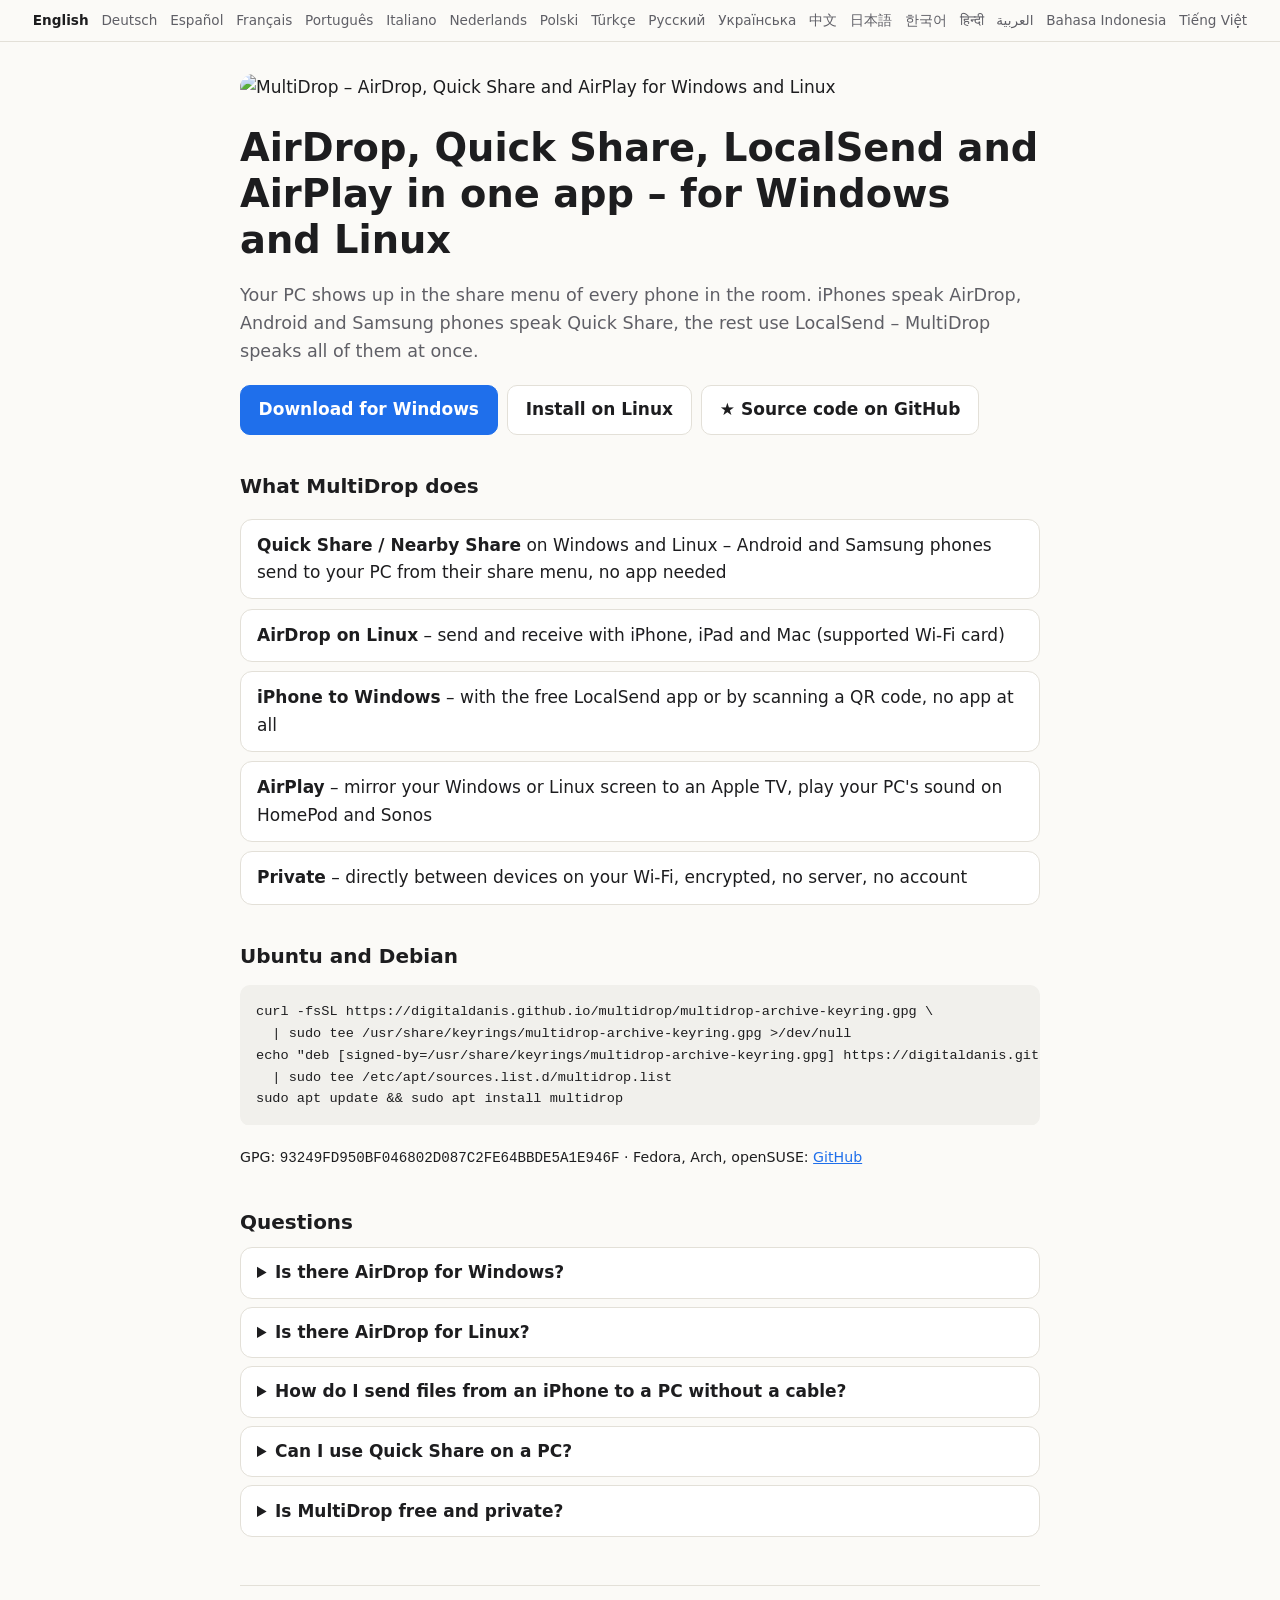
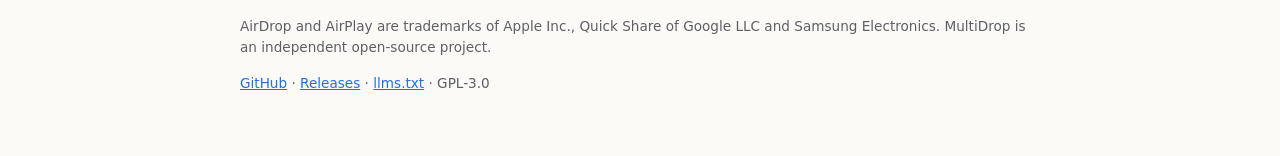
==== index.html @ ebd74b68 "Website: 8553aa3" ====
<!doctype html>
<html lang="en" dir="ltr">
<head>
<meta charset="utf-8">
<meta name="viewport" content="width=device-width, initial-scale=1">
<title>MultiDrop – AirDrop, Quick Share and AirPlay for Windows and Linux</title>
<meta name="description" content="Free, open-source app with AirDrop, Quick Share, LocalSend and AirPlay for Windows and Linux. Send files between your PC and iPhone, Android or Samsung – no cable, no cloud, no account.">
<link rel="canonical" href="https://digitaldanis.github.io/multidrop/">
<link rel="alternate" hreflang="en" href="https://digitaldanis.github.io/multidrop/">
<link rel="alternate" hreflang="de" href="https://digitaldanis.github.io/multidrop/de/">
<link rel="alternate" hreflang="es" href="https://digitaldanis.github.io/multidrop/es/">
<link rel="alternate" hreflang="fr" href="https://digitaldanis.github.io/multidrop/fr/">
<link rel="alternate" hreflang="pt" href="https://digitaldanis.github.io/multidrop/pt/">
<link rel="alternate" hreflang="it" href="https://digitaldanis.github.io/multidrop/it/">
<link rel="alternate" hreflang="nl" href="https://digitaldanis.github.io/multidrop/nl/">
<link rel="alternate" hreflang="pl" href="https://digitaldanis.github.io/multidrop/pl/">
<link rel="alternate" hreflang="tr" href="https://digitaldanis.github.io/multidrop/tr/">
<link rel="alternate" hreflang="ru" href="https://digitaldanis.github.io/multidrop/ru/">
<link rel="alternate" hreflang="uk" href="https://digitaldanis.github.io/multidrop/uk/">
<link rel="alternate" hreflang="zh" href="https://digitaldanis.github.io/multidrop/zh/">
<link rel="alternate" hreflang="ja" href="https://digitaldanis.github.io/multidrop/ja/">
<link rel="alternate" hreflang="ko" href="https://digitaldanis.github.io/multidrop/ko/">
<link rel="alternate" hreflang="hi" href="https://digitaldanis.github.io/multidrop/hi/">
<link rel="alternate" hreflang="ar" href="https://digitaldanis.github.io/multidrop/ar/">
<link rel="alternate" hreflang="id" href="https://digitaldanis.github.io/multidrop/id/">
<link rel="alternate" hreflang="vi" href="https://digitaldanis.github.io/multidrop/vi/">
<link rel="alternate" hreflang="x-default" href="https://digitaldanis.github.io/multidrop/">
<meta property="og:type" content="website">
<meta property="og:site_name" content="MultiDrop">
<meta property="og:title" content="MultiDrop – AirDrop, Quick Share and AirPlay for Windows and Linux">
<meta property="og:description" content="Free, open-source app with AirDrop, Quick Share, LocalSend and AirPlay for Windows and Linux. Send files between your PC and iPhone, Android or Samsung – no cable, no cloud, no account.">
<meta property="og:url" content="https://digitaldanis.github.io/multidrop/">
<meta property="og:image" content="https://raw.githubusercontent.com/digitaldanis/multidrop/main/docs/banner.png">
<meta property="og:locale" content="en">
<meta name="twitter:card" content="summary_large_image">
<meta name="twitter:title" content="MultiDrop – AirDrop, Quick Share and AirPlay for Windows and Linux">
<meta name="twitter:description" content="Free, open-source app with AirDrop, Quick Share, LocalSend and AirPlay for Windows and Linux. Send files between your PC and iPhone, Android or Samsung – no cable, no cloud, no account.">
<meta name="twitter:image" content="https://raw.githubusercontent.com/digitaldanis/multidrop/main/docs/banner.png">
<meta name="theme-color" content="#1f6feb">
<link rel="icon" href="https://raw.githubusercontent.com/digitaldanis/multidrop/main/data/icons/multidrop.svg" type="image/svg+xml">
<script type="application/ld+json">{"@context": "https://schema.org", "@type": "SoftwareApplication", "name": "MultiDrop", "alternateName": ["MultiDrop for Windows", "MultiDrop for Linux"], "applicationCategory": "UtilitiesApplication", "applicationSubCategory": "File transfer", "operatingSystem": "Windows 10, Windows 11, Linux", "description": "Free, open-source app with AirDrop, Quick Share, LocalSend and AirPlay for Windows and Linux. Send files between your PC and iPhone, Android or Samsung – no cable, no cloud, no account.", "inLanguage": "en", "url": "https://digitaldanis.github.io/multidrop/", "downloadUrl": "https://github.com/digitaldanis/multidrop/releases/latest", "codeRepository": "https://github.com/digitaldanis/multidrop", "image": "https://raw.githubusercontent.com/digitaldanis/multidrop/main/docs/banner.png", "license": "https://www.gnu.org/licenses/gpl-3.0.html", "isAccessibleForFree": true, "featureList": ["Quick Share / Nearby Share on Windows and Linux – Android and Samsung phones send to your PC from their share menu, no app needed", "AirDrop on Linux – send and receive with iPhone, iPad and Mac (supported Wi-Fi card)", "iPhone to Windows – with the free LocalSend app or by scanning a QR code, no app at all", "AirPlay – mirror your Windows or Linux screen to an Apple TV, play your PC's sound on HomePod and Sonos", "Private – directly between devices on your Wi-Fi, encrypted, no server, no account"], "offers": {"@type": "Offer", "price": "0", "priceCurrency": "USD"}}</script>
<script type="application/ld+json">{"@context": "https://schema.org", "@type": "FAQPage", "inLanguage": "en", "mainEntity": [{"@type": "Question", "name": "Is there AirDrop for Windows?", "acceptedAnswer": {"@type": "Answer", "text": "Apple's AirDrop radio (AWDL) does not run on Windows Wi-Fi drivers. MultiDrop covers the rest on Windows: iPhones send with LocalSend or a QR code in the browser, Android and Samsung use Quick Share, and you get AirPlay screen mirroring."}}, {"@type": "Question", "name": "Is there AirDrop for Linux?", "acceptedAnswer": {"@type": "Answer", "text": "Yes. MultiDrop sends to and receives from iPhones, iPads and Macs with AirDrop on Linux when the Wi-Fi card supports it (for example MediaTek MT7925)."}}, {"@type": "Question", "name": "How do I send files from an iPhone to a PC without a cable?", "acceptedAnswer": {"@type": "Answer", "text": "Start MultiDrop on the PC, then send from the free LocalSend app on the iPhone or scan the browser download QR code with the camera."}}, {"@type": "Question", "name": "Can I use Quick Share on a PC?", "acceptedAnswer": {"@type": "Answer", "text": "Yes. MultiDrop appears in the Quick Share menu of Android and Samsung phones on Windows and Linux, without a Google account."}}, {"@type": "Question", "name": "Is MultiDrop free and private?", "acceptedAnswer": {"@type": "Answer", "text": "Yes. It is open source (GPL-3.0), has no server and no account, and files go directly between your devices."}}]}</script>
<style>
:root{--bg:#fbfaf7;--fg:#1d1d1f;--muted:#5f5f66;--card:#fff;--line:#e3e0d8;--accent:#1f6feb;--accent-fg:#fff;--code:#f1f0ec}
@media (prefers-color-scheme:dark){:root{--bg:#121214;--fg:#ececee;--muted:#a0a0a8;--card:#1c1c20;--line:#2e2e34;--accent:#5a9cff;--accent-fg:#0b1220;--code:#1a1a1e}}
*{box-sizing:border-box}
body{margin:0;background:var(--bg);color:var(--fg);font:17px/1.6 system-ui,-apple-system,"Segoe UI",Roboto,sans-serif}
main{max-width:52rem;margin:0 auto;padding:1.5rem 1rem 3rem}
nav.langs{display:flex;flex-wrap:wrap;gap:.35rem .8rem;font-size:.85rem;padding:.6rem 1rem;border-bottom:1px solid var(--line);justify-content:center}
nav.langs a{color:var(--muted);text-decoration:none}nav.langs a[aria-current]{color:var(--fg);font-weight:600}
img.banner{width:100%;height:auto;border-radius:14px;margin:.5rem 0 1rem}
h1{font-size:clamp(1.6rem,4.5vw,2.4rem);line-height:1.2;margin:.5rem 0}
h2{font-size:1.25rem;margin:2.2rem 0 .6rem}
.lead{font-size:1.1rem;color:var(--muted)}
.cta{display:flex;flex-wrap:wrap;gap:.6rem;margin:1.2rem 0}
.cta a{padding:.65rem 1.1rem;border-radius:10px;border:1px solid var(--line);background:var(--card);color:var(--fg);text-decoration:none;font-weight:600}
.cta a.primary{background:var(--accent);border-color:var(--accent);color:var(--accent-fg)}
ul.features{padding:0;list-style:none;display:grid;gap:.6rem}
ul.features li{background:var(--card);border:1px solid var(--line);border-radius:12px;padding:.75rem 1rem}
pre{background:var(--code);padding:1rem;border-radius:10px;overflow-x:auto;font-size:.85rem}
details{background:var(--card);border:1px solid var(--line);border-radius:12px;padding:.7rem 1rem;margin:.5rem 0}
summary{cursor:pointer;font-weight:600}
footer{color:var(--muted);font-size:.85rem;margin-top:3rem;border-top:1px solid var(--line);padding-top:1rem}
a{color:var(--accent)}
</style>
</head>
<body>
<nav class="langs" aria-label="Languages"><a href="https://digitaldanis.github.io/multidrop/" hreflang="en" lang="en" aria-current="page">English</a> <a href="https://digitaldanis.github.io/multidrop/de/" hreflang="de" lang="de">Deutsch</a> <a href="https://digitaldanis.github.io/multidrop/es/" hreflang="es" lang="es">Español</a> <a href="https://digitaldanis.github.io/multidrop/fr/" hreflang="fr" lang="fr">Français</a> <a href="https://digitaldanis.github.io/multidrop/pt/" hreflang="pt" lang="pt">Português</a> <a href="https://digitaldanis.github.io/multidrop/it/" hreflang="it" lang="it">Italiano</a> <a href="https://digitaldanis.github.io/multidrop/nl/" hreflang="nl" lang="nl">Nederlands</a> <a href="https://digitaldanis.github.io/multidrop/pl/" hreflang="pl" lang="pl">Polski</a> <a href="https://digitaldanis.github.io/multidrop/tr/" hreflang="tr" lang="tr">Türkçe</a> <a href="https://digitaldanis.github.io/multidrop/ru/" hreflang="ru" lang="ru">Русский</a> <a href="https://digitaldanis.github.io/multidrop/uk/" hreflang="uk" lang="uk">Українська</a> <a href="https://digitaldanis.github.io/multidrop/zh/" hreflang="zh" lang="zh">中文</a> <a href="https://digitaldanis.github.io/multidrop/ja/" hreflang="ja" lang="ja">日本語</a> <a href="https://digitaldanis.github.io/multidrop/ko/" hreflang="ko" lang="ko">한국어</a> <a href="https://digitaldanis.github.io/multidrop/hi/" hreflang="hi" lang="hi">हिन्दी</a> <a href="https://digitaldanis.github.io/multidrop/ar/" hreflang="ar" lang="ar">العربية</a> <a href="https://digitaldanis.github.io/multidrop/id/" hreflang="id" lang="id">Bahasa Indonesia</a> <a href="https://digitaldanis.github.io/multidrop/vi/" hreflang="vi" lang="vi">Tiếng Việt</a></nav>
<main>
<img class="banner" src="https://raw.githubusercontent.com/digitaldanis/multidrop/main/docs/banner.png" alt="MultiDrop – AirDrop, Quick Share and AirPlay for Windows and Linux" width="1280" height="640">
<h1>AirDrop, Quick Share, LocalSend and AirPlay in one app – for Windows and Linux</h1>
<p class="lead">Your PC shows up in the share menu of every phone in the room. iPhones speak AirDrop, Android and Samsung phones speak Quick Share, the rest use LocalSend – MultiDrop speaks all of them at once.</p>
<div class="cta">
<a class="primary" href="https://github.com/digitaldanis/multidrop/releases/latest">Download for Windows</a>
<a href="#linux">Install on Linux</a>
<a href="https://github.com/digitaldanis/multidrop">★ Source code on GitHub</a>
</div>
<h2>What MultiDrop does</h2>
<ul class="features">
<li><strong>Quick Share / Nearby Share</strong> on Windows and Linux – Android and Samsung phones send to your PC from their share menu, no app needed</li>
<li><strong>AirDrop on Linux</strong> – send and receive with iPhone, iPad and Mac (supported Wi-Fi card)</li>
<li><strong>iPhone to Windows</strong> – with the free LocalSend app or by scanning a QR code, no app at all</li>
<li><strong>AirPlay</strong> – mirror your Windows or Linux screen to an Apple TV, play your PC&#x27;s sound on HomePod and Sonos</li>
<li><strong>Private</strong> – directly between devices on your Wi-Fi, encrypted, no server, no account</li>
</ul>
<h2 id="linux">Ubuntu and Debian</h2>
<pre><code>curl -fsSL https://digitaldanis.github.io/multidrop/multidrop-archive-keyring.gpg \
  | sudo tee /usr/share/keyrings/multidrop-archive-keyring.gpg &gt;/dev/null
echo &quot;deb [signed-by=/usr/share/keyrings/multidrop-archive-keyring.gpg] https://digitaldanis.github.io/multidrop stable main&quot; \
  | sudo tee /etc/apt/sources.list.d/multidrop.list
sudo apt update &amp;&amp; sudo apt install multidrop</code></pre>
<p><small>GPG: <code>93249FD950BF046802D087C2FE64BBDE5A1E946F</code> · Fedora, Arch, openSUSE: <a href="https://github.com/digitaldanis/multidrop#fedora-arch-opensuse-and-other-distributions">GitHub</a></small></p>
<h2>Questions</h2>
<details><summary>Is there AirDrop for Windows?</summary><p>Apple&#x27;s AirDrop radio (AWDL) does not run on Windows Wi-Fi drivers. MultiDrop covers the rest on Windows: iPhones send with LocalSend or a QR code in the browser, Android and Samsung use Quick Share, and you get AirPlay screen mirroring.</p></details>
<details><summary>Is there AirDrop for Linux?</summary><p>Yes. MultiDrop sends to and receives from iPhones, iPads and Macs with AirDrop on Linux when the Wi-Fi card supports it (for example MediaTek MT7925).</p></details>
<details><summary>How do I send files from an iPhone to a PC without a cable?</summary><p>Start MultiDrop on the PC, then send from the free LocalSend app on the iPhone or scan the browser download QR code with the camera.</p></details>
<details><summary>Can I use Quick Share on a PC?</summary><p>Yes. MultiDrop appears in the Quick Share menu of Android and Samsung phones on Windows and Linux, without a Google account.</p></details>
<details><summary>Is MultiDrop free and private?</summary><p>Yes. It is open source (GPL-3.0), has no server and no account, and files go directly between your devices.</p></details>
<footer>
<p>AirDrop and AirPlay are trademarks of Apple Inc., Quick Share of Google LLC and Samsung Electronics. MultiDrop is an independent open-source project.</p>
<p><a href="https://github.com/digitaldanis/multidrop">GitHub</a> · <a href="https://github.com/digitaldanis/multidrop/releases">Releases</a> · <a href="https://digitaldanis.github.io/multidrop/llms.txt">llms.txt</a> · GPL-3.0</p>
</footer>
</main>
</body>
</html>
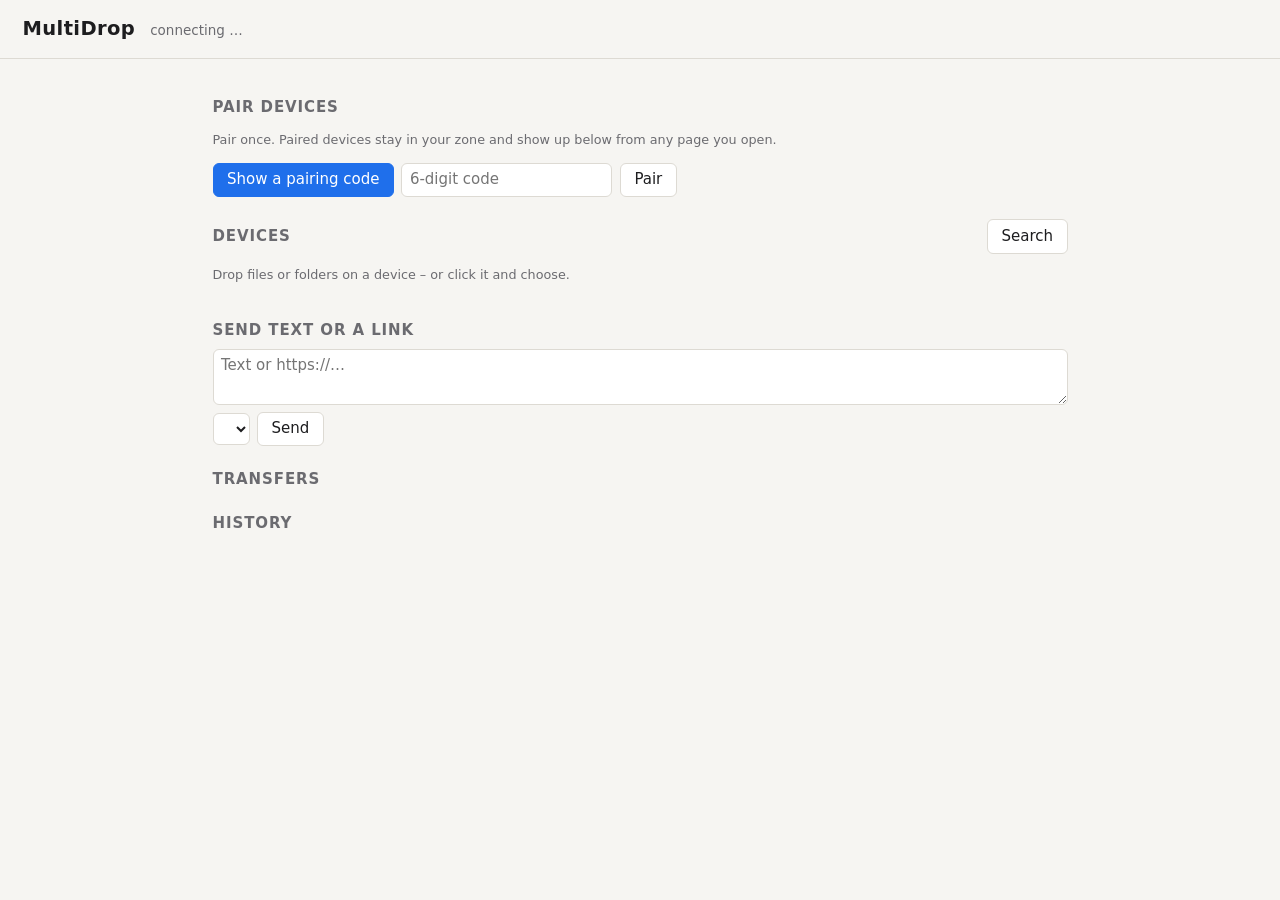
==== commit d1c41654: "Web build: 11b8013" ====
--- a/index.html
+++ b/index.html
@@ -1,105 +1,89 @@
 <!doctype html>
-<html lang="en" dir="ltr">
+<html lang="en">
 <head>
 <meta charset="utf-8">
 <meta name="viewport" content="width=device-width, initial-scale=1">
-<title>MultiDrop – AirDrop, Quick Share and AirPlay for Windows and Linux</title>
-<meta name="description" content="Free, open-source app with AirDrop, Quick Share, LocalSend and AirPlay for Windows and Linux. Send files between your PC and iPhone, Android or Samsung – no cable, no cloud, no account.">
-<link rel="canonical" href="https://digitaldanis.github.io/multidrop/">
-<link rel="alternate" hreflang="en" href="https://digitaldanis.github.io/multidrop/">
-<link rel="alternate" hreflang="de" href="https://digitaldanis.github.io/multidrop/de/">
-<link rel="alternate" hreflang="es" href="https://digitaldanis.github.io/multidrop/es/">
-<link rel="alternate" hreflang="fr" href="https://digitaldanis.github.io/multidrop/fr/">
-<link rel="alternate" hreflang="pt" href="https://digitaldanis.github.io/multidrop/pt/">
-<link rel="alternate" hreflang="it" href="https://digitaldanis.github.io/multidrop/it/">
-<link rel="alternate" hreflang="nl" href="https://digitaldanis.github.io/multidrop/nl/">
-<link rel="alternate" hreflang="pl" href="https://digitaldanis.github.io/multidrop/pl/">
-<link rel="alternate" hreflang="tr" href="https://digitaldanis.github.io/multidrop/tr/">
-<link rel="alternate" hreflang="ru" href="https://digitaldanis.github.io/multidrop/ru/">
-<link rel="alternate" hreflang="uk" href="https://digitaldanis.github.io/multidrop/uk/">
-<link rel="alternate" hreflang="zh" href="https://digitaldanis.github.io/multidrop/zh/">
-<link rel="alternate" hreflang="ja" href="https://digitaldanis.github.io/multidrop/ja/">
-<link rel="alternate" hreflang="ko" href="https://digitaldanis.github.io/multidrop/ko/">
-<link rel="alternate" hreflang="hi" href="https://digitaldanis.github.io/multidrop/hi/">
-<link rel="alternate" hreflang="ar" href="https://digitaldanis.github.io/multidrop/ar/">
-<link rel="alternate" hreflang="id" href="https://digitaldanis.github.io/multidrop/id/">
-<link rel="alternate" hreflang="vi" href="https://digitaldanis.github.io/multidrop/vi/">
-<link rel="alternate" hreflang="x-default" href="https://digitaldanis.github.io/multidrop/">
-<meta property="og:type" content="website">
-<meta property="og:site_name" content="MultiDrop">
-<meta property="og:title" content="MultiDrop – AirDrop, Quick Share and AirPlay for Windows and Linux">
-<meta property="og:description" content="Free, open-source app with AirDrop, Quick Share, LocalSend and AirPlay for Windows and Linux. Send files between your PC and iPhone, Android or Samsung – no cable, no cloud, no account.">
-<meta property="og:url" content="https://digitaldanis.github.io/multidrop/">
-<meta property="og:image" content="https://raw.githubusercontent.com/digitaldanis/multidrop/main/docs/banner.png">
-<meta property="og:locale" content="en">
-<meta name="twitter:card" content="summary_large_image">
-<meta name="twitter:title" content="MultiDrop – AirDrop, Quick Share and AirPlay for Windows and Linux">
-<meta name="twitter:description" content="Free, open-source app with AirDrop, Quick Share, LocalSend and AirPlay for Windows and Linux. Send files between your PC and iPhone, Android or Samsung – no cable, no cloud, no account.">
-<meta name="twitter:image" content="https://raw.githubusercontent.com/digitaldanis/multidrop/main/docs/banner.png">
-<meta name="theme-color" content="#1f6feb">
-<link rel="icon" href="https://raw.githubusercontent.com/digitaldanis/multidrop/main/data/icons/multidrop.svg" type="image/svg+xml">
-<script type="application/ld+json">{"@context": "https://schema.org", "@type": "SoftwareApplication", "name": "MultiDrop", "alternateName": ["MultiDrop for Windows", "MultiDrop for Linux"], "applicationCategory": "UtilitiesApplication", "applicationSubCategory": "File transfer", "operatingSystem": "Windows 10, Windows 11, Linux", "description": "Free, open-source app with AirDrop, Quick Share, LocalSend and AirPlay for Windows and Linux. Send files between your PC and iPhone, Android or Samsung – no cable, no cloud, no account.", "inLanguage": "en", "url": "https://digitaldanis.github.io/multidrop/", "downloadUrl": "https://github.com/digitaldanis/multidrop/releases/latest", "codeRepository": "https://github.com/digitaldanis/multidrop", "image": "https://raw.githubusercontent.com/digitaldanis/multidrop/main/docs/banner.png", "license": "https://www.gnu.org/licenses/gpl-3.0.html", "isAccessibleForFree": true, "featureList": ["Quick Share / Nearby Share on Windows and Linux – Android and Samsung phones send to your PC from their share menu, no app needed", "AirDrop on Linux – send and receive with iPhone, iPad and Mac (supported Wi-Fi card)", "iPhone to Windows – with the free LocalSend app or by scanning a QR code, no app at all", "AirPlay – mirror your Windows or Linux screen to an Apple TV, play your PC's sound on HomePod and Sonos", "Private – directly between devices on your Wi-Fi, encrypted, no server, no account"], "offers": {"@type": "Offer", "price": "0", "priceCurrency": "USD"}}</script>
-<script type="application/ld+json">{"@context": "https://schema.org", "@type": "FAQPage", "inLanguage": "en", "mainEntity": [{"@type": "Question", "name": "Is there AirDrop for Windows?", "acceptedAnswer": {"@type": "Answer", "text": "Apple's AirDrop radio (AWDL) does not run on Windows Wi-Fi drivers. MultiDrop covers the rest on Windows: iPhones send with LocalSend or a QR code in the browser, Android and Samsung use Quick Share, and you get AirPlay screen mirroring."}}, {"@type": "Question", "name": "Is there AirDrop for Linux?", "acceptedAnswer": {"@type": "Answer", "text": "Yes. MultiDrop sends to and receives from iPhones, iPads and Macs with AirDrop on Linux when the Wi-Fi card supports it (for example MediaTek MT7925)."}}, {"@type": "Question", "name": "How do I send files from an iPhone to a PC without a cable?", "acceptedAnswer": {"@type": "Answer", "text": "Start MultiDrop on the PC, then send from the free LocalSend app on the iPhone or scan the browser download QR code with the camera."}}, {"@type": "Question", "name": "Can I use Quick Share on a PC?", "acceptedAnswer": {"@type": "Answer", "text": "Yes. MultiDrop appears in the Quick Share menu of Android and Samsung phones on Windows and Linux, without a Google account."}}, {"@type": "Question", "name": "Is MultiDrop free and private?", "acceptedAnswer": {"@type": "Answer", "text": "Yes. It is open source (GPL-3.0), has no server and no account, and files go directly between your devices."}}]}</script>
-<style>
-:root{--bg:#fbfaf7;--fg:#1d1d1f;--muted:#5f5f66;--card:#fff;--line:#e3e0d8;--accent:#1f6feb;--accent-fg:#fff;--code:#f1f0ec}
-@media (prefers-color-scheme:dark){:root{--bg:#121214;--fg:#ececee;--muted:#a0a0a8;--card:#1c1c20;--line:#2e2e34;--accent:#5a9cff;--accent-fg:#0b1220;--code:#1a1a1e}}
-*{box-sizing:border-box}
-body{margin:0;background:var(--bg);color:var(--fg);font:17px/1.6 system-ui,-apple-system,"Segoe UI",Roboto,sans-serif}
-main{max-width:52rem;margin:0 auto;padding:1.5rem 1rem 3rem}
-nav.langs{display:flex;flex-wrap:wrap;gap:.35rem .8rem;font-size:.85rem;padding:.6rem 1rem;border-bottom:1px solid var(--line);justify-content:center}
-nav.langs a{color:var(--muted);text-decoration:none}nav.langs a[aria-current]{color:var(--fg);font-weight:600}
-img.banner{width:100%;height:auto;border-radius:14px;margin:.5rem 0 1rem}
-h1{font-size:clamp(1.6rem,4.5vw,2.4rem);line-height:1.2;margin:.5rem 0}
-h2{font-size:1.25rem;margin:2.2rem 0 .6rem}
-.lead{font-size:1.1rem;color:var(--muted)}
-.cta{display:flex;flex-wrap:wrap;gap:.6rem;margin:1.2rem 0}
-.cta a{padding:.65rem 1.1rem;border-radius:10px;border:1px solid var(--line);background:var(--card);color:var(--fg);text-decoration:none;font-weight:600}
-.cta a.primary{background:var(--accent);border-color:var(--accent);color:var(--accent-fg)}
-ul.features{padding:0;list-style:none;display:grid;gap:.6rem}
-ul.features li{background:var(--card);border:1px solid var(--line);border-radius:12px;padding:.75rem 1rem}
-pre{background:var(--code);padding:1rem;border-radius:10px;overflow-x:auto;font-size:.85rem}
-details{background:var(--card);border:1px solid var(--line);border-radius:12px;padding:.7rem 1rem;margin:.5rem 0}
-summary{cursor:pointer;font-weight:600}
-footer{color:var(--muted);font-size:.85rem;margin-top:3rem;border-top:1px solid var(--line);padding-top:1rem}
-a{color:var(--accent)}
-</style>
+<meta name="referrer" content="no-referrer">
+<link rel="icon" href="data:,">
+<title>MultiDrop</title>
+<link rel="stylesheet" href="style.css">
+<script type="importmap">
+{
+  "imports": {
+    "nostr-tools": "https://esm.sh/nostr-tools@2.25.2",
+    "xstate": "https://esm.sh/xstate@5",
+    "qrcode-generator": "https://esm.sh/qrcode-generator@1.4.4"
+  }
+}
+</script>
+<script type="module" src="app.js"></script>
 </head>
 <body>
-<nav class="langs" aria-label="Languages"><a href="https://digitaldanis.github.io/multidrop/" hreflang="en" lang="en" aria-current="page">English</a> <a href="https://digitaldanis.github.io/multidrop/de/" hreflang="de" lang="de">Deutsch</a> <a href="https://digitaldanis.github.io/multidrop/es/" hreflang="es" lang="es">Español</a> <a href="https://digitaldanis.github.io/multidrop/fr/" hreflang="fr" lang="fr">Français</a> <a href="https://digitaldanis.github.io/multidrop/pt/" hreflang="pt" lang="pt">Português</a> <a href="https://digitaldanis.github.io/multidrop/it/" hreflang="it" lang="it">Italiano</a> <a href="https://digitaldanis.github.io/multidrop/nl/" hreflang="nl" lang="nl">Nederlands</a> <a href="https://digitaldanis.github.io/multidrop/pl/" hreflang="pl" lang="pl">Polski</a> <a href="https://digitaldanis.github.io/multidrop/tr/" hreflang="tr" lang="tr">Türkçe</a> <a href="https://digitaldanis.github.io/multidrop/ru/" hreflang="ru" lang="ru">Русский</a> <a href="https://digitaldanis.github.io/multidrop/uk/" hreflang="uk" lang="uk">Українська</a> <a href="https://digitaldanis.github.io/multidrop/zh/" hreflang="zh" lang="zh">中文</a> <a href="https://digitaldanis.github.io/multidrop/ja/" hreflang="ja" lang="ja">日本語</a> <a href="https://digitaldanis.github.io/multidrop/ko/" hreflang="ko" lang="ko">한국어</a> <a href="https://digitaldanis.github.io/multidrop/hi/" hreflang="hi" lang="hi">हिन्दी</a> <a href="https://digitaldanis.github.io/multidrop/ar/" hreflang="ar" lang="ar">العربية</a> <a href="https://digitaldanis.github.io/multidrop/id/" hreflang="id" lang="id">Bahasa Indonesia</a> <a href="https://digitaldanis.github.io/multidrop/vi/" hreflang="vi" lang="vi">Tiếng Việt</a></nav>
+<header>
+  <h1>MultiDrop</h1>
+  <div id="status">connecting …</div>
+</header>
+
 <main>
-<img class="banner" src="https://raw.githubusercontent.com/digitaldanis/multidrop/main/docs/banner.png" alt="MultiDrop – AirDrop, Quick Share and AirPlay for Windows and Linux" width="1280" height="640">
-<h1>AirDrop, Quick Share, LocalSend and AirPlay in one app – for Windows and Linux</h1>
-<p class="lead">Your PC shows up in the share menu of every phone in the room. iPhones speak AirDrop, Android and Samsung phones speak Quick Share, the rest use LocalSend – MultiDrop speaks all of them at once.</p>
-<div class="cta">
-<a class="primary" href="https://github.com/digitaldanis/multidrop/releases/latest">Download for Windows</a>
-<a href="#linux">Install on Linux</a>
-<a href="https://github.com/digitaldanis/multidrop">★ Source code on GitHub</a>
-</div>
-<h2>What MultiDrop does</h2>
-<ul class="features">
-<li><strong>Quick Share / Nearby Share</strong> on Windows and Linux – Android and Samsung phones send to your PC from their share menu, no app needed</li>
-<li><strong>AirDrop on Linux</strong> – send and receive with iPhone, iPad and Mac (supported Wi-Fi card)</li>
-<li><strong>iPhone to Windows</strong> – with the free LocalSend app or by scanning a QR code, no app at all</li>
-<li><strong>AirPlay</strong> – mirror your Windows or Linux screen to an Apple TV, play your PC&#x27;s sound on HomePod and Sonos</li>
-<li><strong>Private</strong> – directly between devices on your Wi-Fi, encrypted, no server, no account</li>
-</ul>
-<h2 id="linux">Ubuntu and Debian</h2>
-<pre><code>curl -fsSL https://digitaldanis.github.io/multidrop/multidrop-archive-keyring.gpg \
-  | sudo tee /usr/share/keyrings/multidrop-archive-keyring.gpg &gt;/dev/null
-echo &quot;deb [signed-by=/usr/share/keyrings/multidrop-archive-keyring.gpg] https://digitaldanis.github.io/multidrop stable main&quot; \
-  | sudo tee /etc/apt/sources.list.d/multidrop.list
-sudo apt update &amp;&amp; sudo apt install multidrop</code></pre>
-<p><small>GPG: <code>93249FD950BF046802D087C2FE64BBDE5A1E946F</code> · Fedora, Arch, openSUSE: <a href="https://github.com/digitaldanis/multidrop#fedora-arch-opensuse-and-other-distributions">GitHub</a></small></p>
-<h2>Questions</h2>
-<details><summary>Is there AirDrop for Windows?</summary><p>Apple&#x27;s AirDrop radio (AWDL) does not run on Windows Wi-Fi drivers. MultiDrop covers the rest on Windows: iPhones send with LocalSend or a QR code in the browser, Android and Samsung use Quick Share, and you get AirPlay screen mirroring.</p></details>
-<details><summary>Is there AirDrop for Linux?</summary><p>Yes. MultiDrop sends to and receives from iPhones, iPads and Macs with AirDrop on Linux when the Wi-Fi card supports it (for example MediaTek MT7925).</p></details>
-<details><summary>How do I send files from an iPhone to a PC without a cable?</summary><p>Start MultiDrop on the PC, then send from the free LocalSend app on the iPhone or scan the browser download QR code with the camera.</p></details>
-<details><summary>Can I use Quick Share on a PC?</summary><p>Yes. MultiDrop appears in the Quick Share menu of Android and Samsung phones on Windows and Linux, without a Google account.</p></details>
-<details><summary>Is MultiDrop free and private?</summary><p>Yes. It is open source (GPL-3.0), has no server and no account, and files go directly between your devices.</p></details>
-<footer>
-<p>AirDrop and AirPlay are trademarks of Apple Inc., Quick Share of Google LLC and Samsung Electronics. MultiDrop is an independent open-source project.</p>
-<p><a href="https://github.com/digitaldanis/multidrop">GitHub</a> · <a href="https://github.com/digitaldanis/multidrop/releases">Releases</a> · <a href="https://digitaldanis.github.io/multidrop/llms.txt">llms.txt</a> · GPL-3.0</p>
-</footer>
+  <section id="offers-section" hidden>
+    <h2>Incoming</h2>
+    <div id="offers"></div>
+  </section>
+
+  <section id="pair-section">
+    <h2>Pair devices</h2>
+    <p class="hint">Pair once. Paired devices stay in your zone and show up below from any page you open.</p>
+    <div id="pair-requests"></div>
+    <div class="row">
+      <button id="pair-show" type="button" class="primary">Show a pairing code</button>
+      <form id="pair-join" class="row">
+        <input id="pair-code" inputmode="numeric" pattern="[0-9 ]{6,7}" placeholder="6-digit code" autocomplete="off" aria-label="Pairing code" required>
+        <button type="submit">Pair</button>
+      </form>
+    </div>
+    <div id="pair-host" class="card" hidden>
+      <div class="name">Enter this code on the other device</div>
+      <div class="pin" id="pair-code-show"></div>
+      <div id="pair-qr"></div>
+      <p><a id="pair-url" target="_blank" rel="noreferrer"></a></p>
+      <p class="meta">Expires in 5 minutes. Or scan the code with the other device’s camera.</p>
+      <button id="pair-cancel" type="button">Cancel</button>
+    </div>
+    <p id="pair-state" class="meta"></p>
+    <button id="leave-zone" type="button" class="danger" hidden>Leave zone on this device</button>
+  </section>
+
+  <section>
+    <div class="row">
+      <h2>Devices</h2>
+      <button id="refresh" type="button">Search</button>
+    </div>
+    <p class="hint">Drop files or folders on a device – or click it and choose.</p>
+    <div id="devices" class="grid"></div>
+  </section>
+
+  <section>
+    <h2>Send text or a link</h2>
+    <form id="text-form">
+      <textarea id="text" rows="2" placeholder="Text or https://…" required></textarea>
+      <div class="row">
+        <select id="text-target"></select>
+        <button type="submit">Send</button>
+      </div>
+    </form>
+  </section>
+
+  <section>
+    <h2>Transfers</h2>
+    <div id="jobs"></div>
+  </section>
+
+  <section>
+    <h2>History</h2>
+    <ol id="log" reversed></ol>
+  </section>
 </main>
+
+<input type="file" id="pick-files" multiple hidden>
 </body>
 </html>
--- a/style.css
+++ b/style.css
@@ -0,0 +1,64 @@
+:root {
+  --bg: #f6f5f2; --fg: #1d1d1f; --muted: #6b6b70; --card: #fff;
+  --line: #dddad3; --accent: #1f6feb; --ok: #1a7f37; --bad: #c62828;
+  font: 15px/1.45 system-ui, -apple-system, "Segoe UI", sans-serif;
+  color-scheme: light dark;
+}
+@media (prefers-color-scheme: dark) {
+  :root { --bg: #151517; --fg: #ececee; --muted: #9a9aa2; --card: #1f1f23;
+          --line: #34343a; --accent: #5a9cff; --ok: #4cc26a; --bad: #ff6b6b; }
+}
+* { box-sizing: border-box; }
+body { margin: 0; background: var(--bg); color: var(--fg); }
+header { display: flex; align-items: baseline; gap: 1rem; padding: 1rem 1.5rem;
+         border-bottom: 1px solid var(--line); }
+h1 { margin: 0; font-size: 1.3rem; letter-spacing: .02em; }
+h2 { margin: 0 0 .5rem; font-size: 1rem; text-transform: uppercase;
+     letter-spacing: .06em; color: var(--muted); }
+#status { color: var(--muted); font-size: .9rem; }
+main { max-width: 60rem; margin: 0 auto; padding: 1rem 1.5rem 3rem; }
+section { margin: 1.5rem 0; }
+.row { display: flex; gap: .5rem; align-items: center; flex-wrap: wrap; }
+.row h2 { margin: 0; flex: 1; }
+.hint, .meta { color: var(--muted); font-size: .85rem; }
+.grid { display: grid; grid-template-columns: repeat(auto-fill, minmax(14rem, 1fr));
+        gap: .75rem; margin: .5rem 0; }
+.card { background: var(--card); border: 1px solid var(--line); border-radius: 10px;
+        padding: .8rem 1rem; }
+.drop { cursor: pointer; transition: border-color .1s, transform .1s; }
+.drop.over { border-color: var(--accent); border-style: dashed; transform: scale(1.02); }
+.name { font-weight: 600; overflow-wrap: anywhere; }
+.badge { display: inline-block; font-size: .75rem; padding: 0 .4rem; margin-right: .3rem;
+         border: 1px solid var(--line); border-radius: 4px; color: var(--muted); }
+.offer { border-left: 4px solid var(--accent); margin-bottom: .75rem; }
+.offer ul { margin: .4rem 0; padding-left: 1.2rem; }
+.pin { font: 600 1.4rem ui-monospace, monospace; letter-spacing: .15em; }
+button { font: inherit; padding: .35rem .9rem; border-radius: 6px; cursor: pointer;
+         border: 1px solid var(--line); background: var(--card); color: var(--fg); }
+button.primary { background: var(--accent); border-color: var(--accent); color: #fff; }
+button.danger { color: var(--bad); }
+input, select, textarea { font: inherit; padding: .35rem .5rem; border-radius: 6px;
+         border: 1px solid var(--line); background: var(--card); color: var(--fg); }
+textarea { width: 100%; resize: vertical; }
+#manual input { flex: 1; min-width: 14rem; }
+#qr svg { display: block; margin: .75rem auto 0; background: #fff; border-radius: 6px; }
+.job { display: flex; gap: .75rem; align-items: center; margin-bottom: .4rem; }
+.job .what { flex: 1; overflow-wrap: anywhere; }
+.job.done .state { color: var(--ok); }
+.job.failed .state { color: var(--bad); }
+progress { width: 8rem; }
+#log { font-size: .85rem; color: var(--muted); max-height: 18rem; overflow: auto;
+       padding-left: 1.5rem; margin: 0; }
+#log time { font-variant-numeric: tabular-nums; margin-right: .5rem; }
+.warn { background: #fff4d6; color: #5c4400; padding: .75rem 1.5rem; margin: 0; }
+details { margin-top: .75rem; }
+summary { cursor: pointer; color: var(--muted); }
+.offer ul.files { max-height: 14rem; overflow: auto; }
+.offer ul.selectable { list-style: none; padding-left: .2rem; }
+.offer ul.selectable label { cursor: pointer; overflow-wrap: anywhere; }
+.pin-input { width: 7rem; font-variant-numeric: tabular-nums; }
+#log li.old { opacity: .65; }
+#selection { margin: .4rem 0; padding: .6rem 1rem .6rem 2rem; max-height: 10rem; overflow: auto; }
+.welcome { border-left: 4px solid var(--accent); }
+.welcome ul { padding-left: 1.2rem; }
+#speaker { min-width: 14rem; flex: 1; }
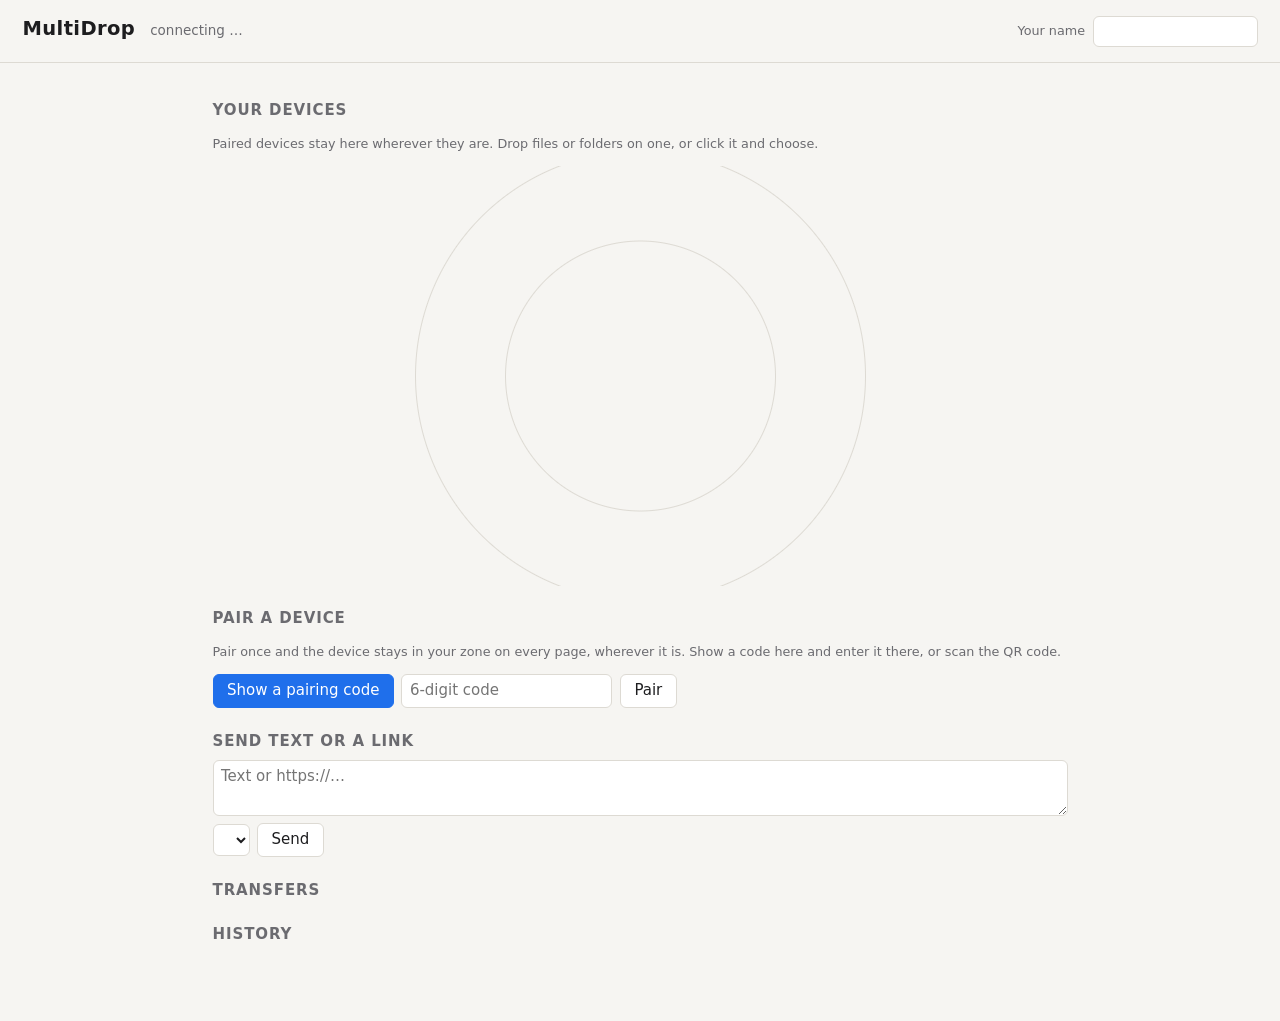
==== commit 262443ec: "Web build: eacefe4" ====
--- a/index.html
+++ b/index.html
@@ -22,6 +22,9 @@
 <header>
   <h1>MultiDrop</h1>
   <div id="status">connecting …</div>
+  <label class="alias-edit">Your name
+    <input id="alias-input" maxlength="40" autocomplete="off" aria-label="Your device name">
+  </label>
 </header>
 
 <main>
@@ -30,9 +33,15 @@
     <div id="offers"></div>
   </section>
 
+  <section id="nearby">
+    <h2>Your devices</h2>
+    <p class="hint">Paired devices stay here wherever they are. Drop files or folders on one, or click it and choose.</p>
+    <div id="devices" class="stage"></div>
+  </section>
+
   <section id="pair-section">
-    <h2>Pair devices</h2>
-    <p class="hint">Pair once. Paired devices stay in your zone and show up below from any page you open.</p>
+    <h2>Pair a device</h2>
+    <p class="hint">Pair once and the device stays in your zone on every page, wherever it is. Show a code here and enter it there, or scan the QR code.</p>
     <div id="pair-requests"></div>
     <div class="row">
       <button id="pair-show" type="button" class="primary">Show a pairing code</button>
@@ -51,15 +60,6 @@
     </div>
     <p id="pair-state" class="meta"></p>
     <button id="leave-zone" type="button" class="danger" hidden>Leave zone on this device</button>
-  </section>
-
-  <section>
-    <div class="row">
-      <h2>Devices</h2>
-      <button id="refresh" type="button">Search</button>
-    </div>
-    <p class="hint">Drop files or folders on a device – or click it and choose.</p>
-    <div id="devices" class="grid"></div>
   </section>
 
   <section>
--- a/style.css
+++ b/style.css
@@ -62,3 +62,46 @@
 .welcome { border-left: 4px solid var(--accent); }
 .welcome ul { padding-left: 1.2rem; }
 #speaker { min-width: 14rem; flex: 1; }
+
+/* Web build: AirDrop-like radar. Paired devices sit on rings around "you",
+   online or not, as if they were all in the room. */
+.alias-edit { margin-left: auto; display: flex; align-items: center; gap: .5rem;
+              color: var(--muted); font-size: .85rem; }
+.alias-edit input { width: 11rem; }
+.stage { --r0: min(9rem, 29vw); --r1: min(15rem, 45vw); position: relative; height: 28rem;
+         margin: .5rem 0; border-radius: 16px; overflow: hidden;
+         background:
+           radial-gradient(circle at 50% 50%, transparent calc(var(--r0) - 1px), var(--line) var(--r0),
+                           transparent calc(var(--r0) + 1px)),
+           radial-gradient(circle at 50% 50%, transparent calc(var(--r1) - 1px), var(--line) var(--r1),
+                           transparent calc(var(--r1) + 1px)); }
+.stage.big { height: 42rem; }
+.me, .device { position: absolute; left: 50%; top: 50%; text-align: center; width: 7.5rem; }
+.me { transform: translate(-50%, -50%); }
+.device { transform: translate(-50%, -50%) rotate(var(--a)) translateY(calc(-1 * var(--r)))
+                     rotate(calc(-1 * var(--a))); }
+.device.card { background: none; border: none; padding: 0; }
+.avatar { position: relative; display: grid; place-items: center; width: 4.2rem; height: 4.2rem;
+          margin: 0 auto .35rem; border-radius: 50%; color: #fff; font-weight: 600; font-size: 1.4rem;
+          background: hsl(var(--hue, 215) 55% 46%); transition: transform .12s, box-shadow .12s; }
+.me .avatar { background: var(--accent); }
+.me .avatar::after, .device.card .avatar::after { content: ""; position: absolute; inset: -6px;
+          border-radius: 50%; border: 2px solid var(--accent); opacity: 0; animation: ping 2.6s ease-out infinite; }
+.device.card .avatar::after { border-color: var(--ok); animation-duration: 3.4s; }
+@keyframes ping { 0% { transform: scale(.85); opacity: .7; } 100% { transform: scale(1.5); opacity: 0; } }
+.device.drop { cursor: pointer; }
+.device.drop.over { transform: translate(-50%, -50%) rotate(var(--a)) translateY(calc(-1 * var(--r)))
+                              rotate(calc(-1 * var(--a))) scale(1.08); border: none; }
+.device.drop.over .avatar { box-shadow: 0 0 0 5px color-mix(in srgb, var(--accent) 40%, transparent); }
+.device.offline { opacity: .5; }
+.device.offline .avatar { filter: grayscale(.8); }
+.pairbubble { cursor: pointer; }
+.pairbubble .avatar { background: none; border: 2px dashed var(--muted); color: var(--muted); font-size: 2rem; }
+.stage .name { font-size: .9rem; }
+
+/* Incoming transfers appear as a prompt over the page, like AirDrop's. */
+#offers-section { position: fixed; left: 50%; bottom: 1rem; transform: translateX(-50%); z-index: 10;
+                  width: min(26rem, calc(100% - 2rem)); margin: 0; }
+#offers-section h2 { display: none; }
+#offers .card.offer { margin: 0 0 .5rem; border-radius: 16px; border-left-width: 1px;
+                      box-shadow: 0 10px 34px rgba(0, 0, 0, .3); }
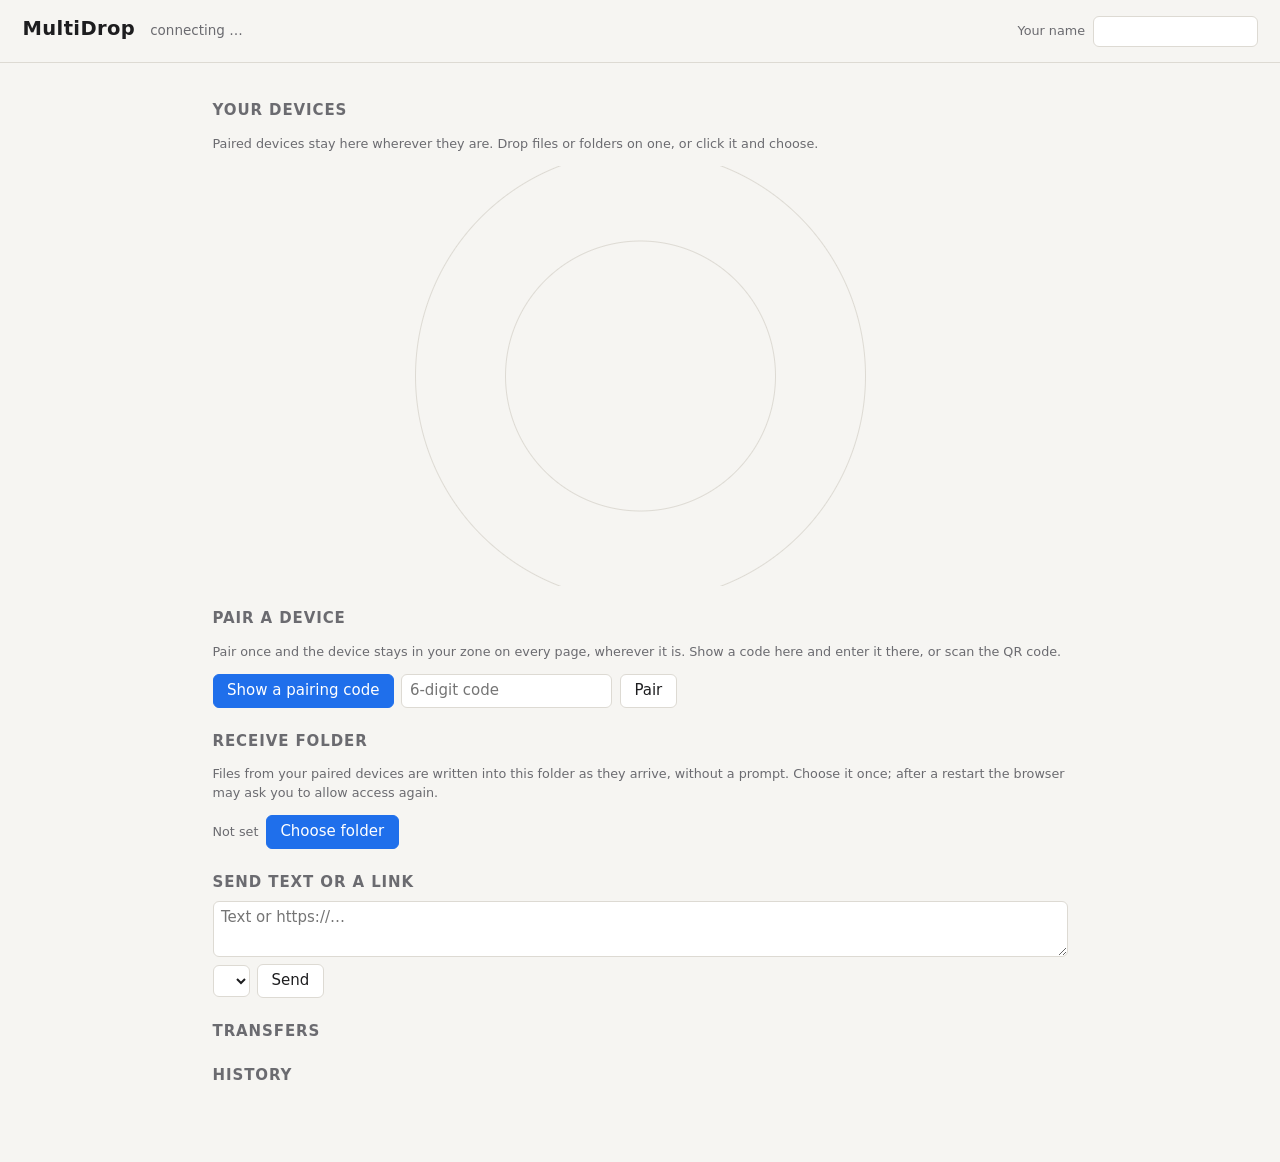
==== commit dbf2a4ae: "Web build: 28c5874" ====
--- a/index.html
+++ b/index.html
@@ -62,6 +62,18 @@
     <button id="leave-zone" type="button" class="danger" hidden>Leave zone on this device</button>
   </section>
 
+  <section id="folder-section">
+    <h2>Receive folder</h2>
+    <p class="hint">Files from your paired devices are written into this folder as they arrive, without a prompt. Choose it once; after a restart the browser may ask you to allow access again.</p>
+    <div class="row">
+      <span id="folder-state" class="meta">Not set</span>
+      <button id="folder-choose" type="button" class="primary">Choose folder</button>
+      <button id="folder-allow" type="button" hidden>Allow access</button>
+      <button id="folder-forget" type="button" class="danger" hidden>Forget</button>
+    </div>
+    <p id="folder-note" class="hint" hidden>Needs Chrome, Edge or Opera, which can write into a chosen folder.</p>
+  </section>
+
   <section>
     <h2>Send text or a link</h2>
     <form id="text-form">
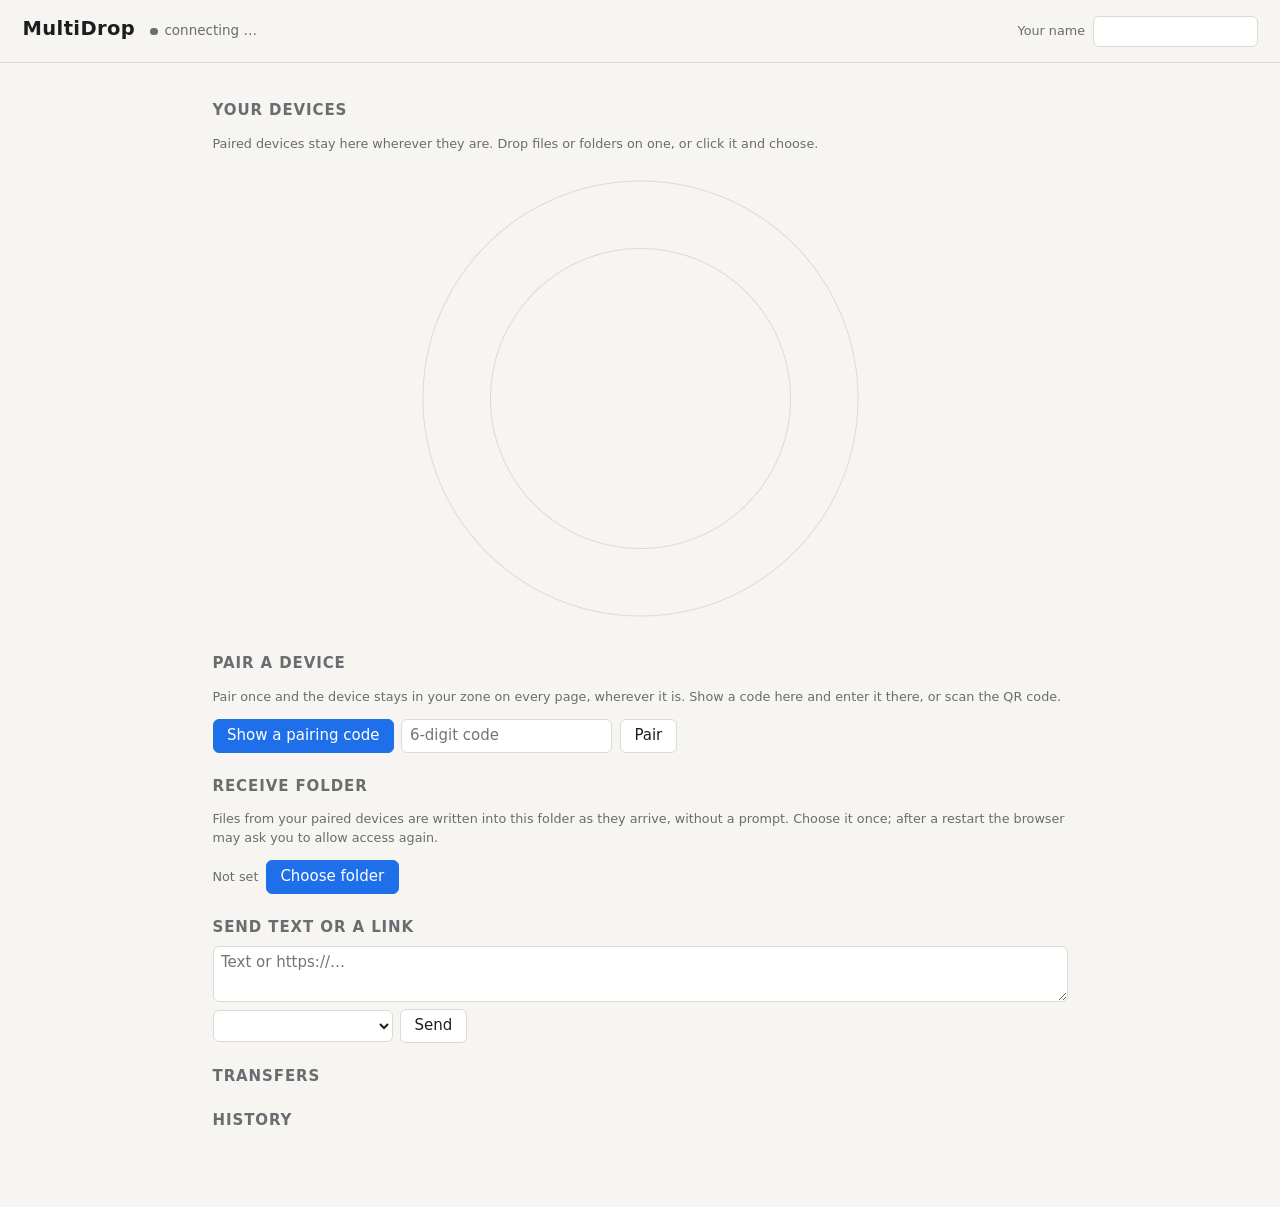
==== commit f72bfc7c: "Web build: 4a55b38" ====
--- a/index.html
+++ b/index.html
@@ -36,6 +36,7 @@
   <section id="nearby">
     <h2>Your devices</h2>
     <p class="hint">Paired devices stay here wherever they are. Drop files or folders on one, or click it and choose.</p>
+    <p class="hint" id="nearby-hint"></p>
     <div id="devices" class="stage"></div>
   </section>
 
--- a/style.css
+++ b/style.css
@@ -68,15 +68,15 @@
 .alias-edit { margin-left: auto; display: flex; align-items: center; gap: .5rem;
               color: var(--muted); font-size: .85rem; }
 .alias-edit input { width: 11rem; }
-.stage { --r0: min(9rem, 29vw); --r1: min(15rem, 45vw); position: relative; height: 28rem;
+.stage { --r0: min(10rem, 28vw); --r1: min(14.5rem, 40vw); position: relative; height: 31rem;
          margin: .5rem 0; border-radius: 16px; overflow: hidden;
          background:
            radial-gradient(circle at 50% 50%, transparent calc(var(--r0) - 1px), var(--line) var(--r0),
                            transparent calc(var(--r0) + 1px)),
            radial-gradient(circle at 50% 50%, transparent calc(var(--r1) - 1px), var(--line) var(--r1),
                            transparent calc(var(--r1) + 1px)); }
-.stage.big { height: 42rem; }
-.me, .device { position: absolute; left: 50%; top: 50%; text-align: center; width: 7.5rem; }
+.stage.big { height: 36rem; }
+.me, .device { position: absolute; left: 50%; top: 50%; text-align: center; width: 9rem; }
 .me { transform: translate(-50%, -50%); }
 .device { transform: translate(-50%, -50%) rotate(var(--a)) translateY(calc(-1 * var(--r)))
                      rotate(calc(-1 * var(--a))); }
@@ -105,3 +105,33 @@
 #offers-section h2 { display: none; }
 #offers .card.offer { margin: 0 0 .5rem; border-radius: 16px; border-left-width: 1px;
                       box-shadow: 0 10px 34px rgba(0, 0, 0, .3); }
+
+/* Polish: focus, disabled and responsive states. */
+header { flex-wrap: wrap; row-gap: .4rem; }
+#status { display: inline-flex; align-items: center; gap: .45rem; }
+#status::before { content: ""; width: .5rem; height: .5rem; border-radius: 50%;
+                  background: var(--muted); flex: none; }
+#status.ready::before { background: var(--ok); box-shadow: 0 0 0 3px color-mix(in srgb, var(--ok) 22%, transparent); }
+:focus-visible { outline: 2px solid var(--accent); outline-offset: 2px; }
+button, input, select, textarea { transition: background .15s, border-color .15s, opacity .15s; }
+button:active:not(:disabled) { transform: translateY(1px); }
+button.primary:hover:not(:disabled) { filter: brightness(1.07); }
+button:hover:not(:disabled):not(.primary) { border-color: var(--accent); }
+button:disabled, input:disabled, select:disabled { opacity: .45; cursor: not-allowed; }
+select { min-width: 12rem; }
+.hint:empty { display: none; }
+#text-form textarea { max-width: 100%; }
+.card.offer .meta { margin-bottom: .4rem; }
+@media (max-width: 40rem) {
+  header { padding: .9rem 1rem; }
+  main { padding: 1rem 1rem 6rem; }
+  .alias-edit { margin-left: 0; width: 100%; }
+  .alias-edit input { flex: 1; width: auto; }
+  .stage { --r0: 8.25rem; --r1: 12rem; height: 26rem; }
+  .stage.big { height: 30rem; }
+  .me, .device { width: 7.5rem; }
+  .avatar { width: 3.6rem; height: 3.6rem; font-size: 1.2rem; }
+}
+/* Nearby devices (same network, not paired) are outlined, paired ones filled. */
+.device.nearby .avatar { background: transparent; border: 2px dashed var(--accent); color: var(--accent); }
+.device.nearby .meta { color: var(--accent); }
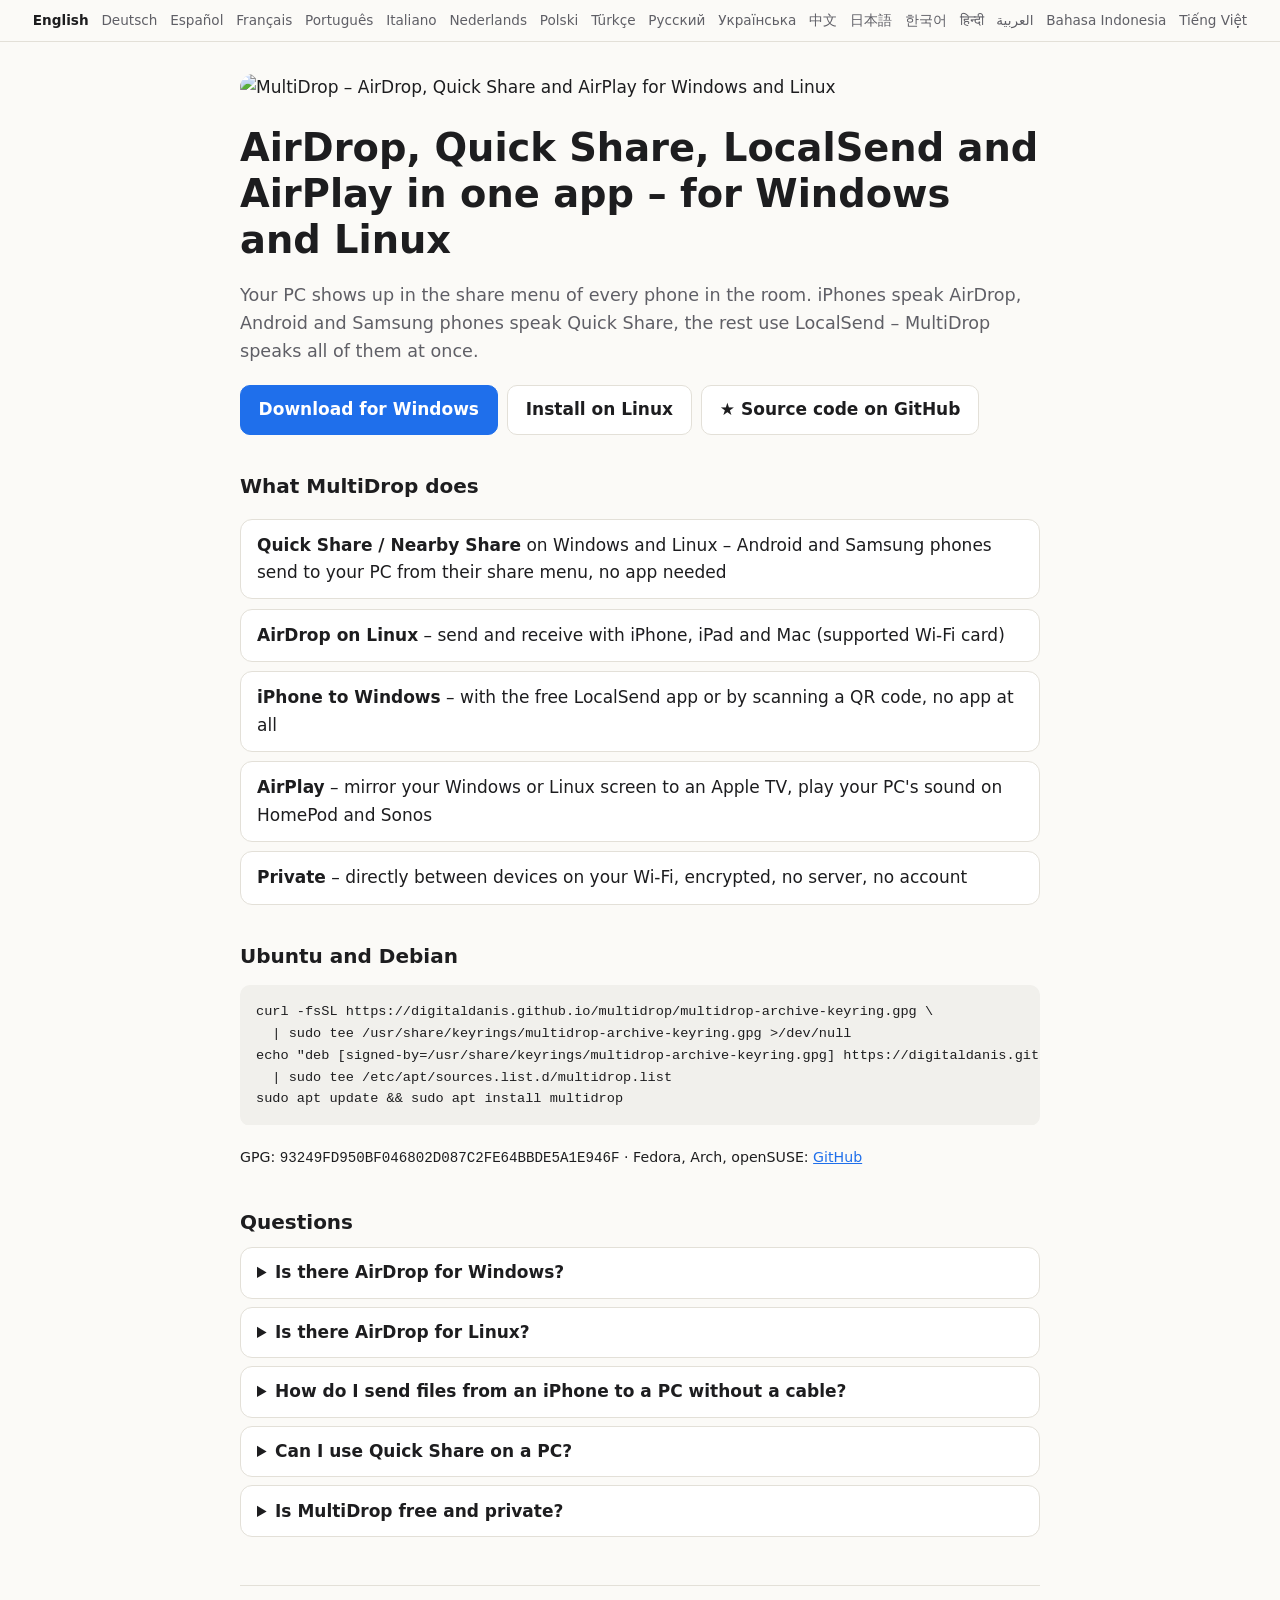
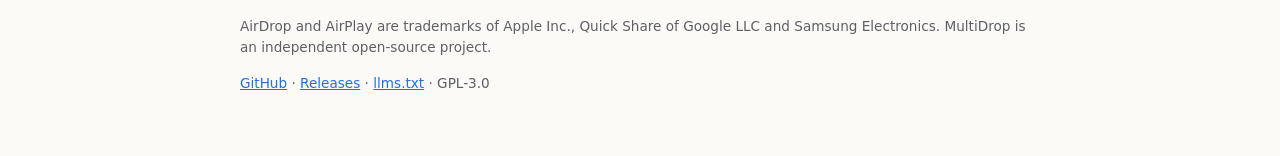
==== commit 891a2ba7: "Website: 9f89815" ====
--- a/index.html
+++ b/index.html
@@ -1,102 +1,105 @@
 <!doctype html>
-<html lang="en">
+<html lang="en" dir="ltr">
 <head>
 <meta charset="utf-8">
 <meta name="viewport" content="width=device-width, initial-scale=1">
-<meta name="referrer" content="no-referrer">
-<link rel="icon" href="data:,">
-<title>MultiDrop</title>
-<link rel="stylesheet" href="style.css">
-<script type="importmap">
-{
-  "imports": {
-    "nostr-tools": "https://esm.sh/nostr-tools@2.25.2",
-    "xstate": "https://esm.sh/xstate@5",
-    "qrcode-generator": "https://esm.sh/qrcode-generator@1.4.4"
-  }
-}
-</script>
-<script type="module" src="app.js"></script>
+<title>MultiDrop – AirDrop, Quick Share and AirPlay for Windows and Linux</title>
+<meta name="description" content="Free, open-source app with AirDrop, Quick Share, LocalSend and AirPlay for Windows and Linux. Send files between your PC and iPhone, Android or Samsung – no cable, no cloud, no account.">
+<link rel="canonical" href="https://digitaldanis.github.io/multidrop/">
+<link rel="alternate" hreflang="en" href="https://digitaldanis.github.io/multidrop/">
+<link rel="alternate" hreflang="de" href="https://digitaldanis.github.io/multidrop/de/">
+<link rel="alternate" hreflang="es" href="https://digitaldanis.github.io/multidrop/es/">
+<link rel="alternate" hreflang="fr" href="https://digitaldanis.github.io/multidrop/fr/">
+<link rel="alternate" hreflang="pt" href="https://digitaldanis.github.io/multidrop/pt/">
+<link rel="alternate" hreflang="it" href="https://digitaldanis.github.io/multidrop/it/">
+<link rel="alternate" hreflang="nl" href="https://digitaldanis.github.io/multidrop/nl/">
+<link rel="alternate" hreflang="pl" href="https://digitaldanis.github.io/multidrop/pl/">
+<link rel="alternate" hreflang="tr" href="https://digitaldanis.github.io/multidrop/tr/">
+<link rel="alternate" hreflang="ru" href="https://digitaldanis.github.io/multidrop/ru/">
+<link rel="alternate" hreflang="uk" href="https://digitaldanis.github.io/multidrop/uk/">
+<link rel="alternate" hreflang="zh" href="https://digitaldanis.github.io/multidrop/zh/">
+<link rel="alternate" hreflang="ja" href="https://digitaldanis.github.io/multidrop/ja/">
+<link rel="alternate" hreflang="ko" href="https://digitaldanis.github.io/multidrop/ko/">
+<link rel="alternate" hreflang="hi" href="https://digitaldanis.github.io/multidrop/hi/">
+<link rel="alternate" hreflang="ar" href="https://digitaldanis.github.io/multidrop/ar/">
+<link rel="alternate" hreflang="id" href="https://digitaldanis.github.io/multidrop/id/">
+<link rel="alternate" hreflang="vi" href="https://digitaldanis.github.io/multidrop/vi/">
+<link rel="alternate" hreflang="x-default" href="https://digitaldanis.github.io/multidrop/">
+<meta property="og:type" content="website">
+<meta property="og:site_name" content="MultiDrop">
+<meta property="og:title" content="MultiDrop – AirDrop, Quick Share and AirPlay for Windows and Linux">
+<meta property="og:description" content="Free, open-source app with AirDrop, Quick Share, LocalSend and AirPlay for Windows and Linux. Send files between your PC and iPhone, Android or Samsung – no cable, no cloud, no account.">
+<meta property="og:url" content="https://digitaldanis.github.io/multidrop/">
+<meta property="og:image" content="https://raw.githubusercontent.com/digitaldanis/multidrop/main/docs/banner.png">
+<meta property="og:locale" content="en">
+<meta name="twitter:card" content="summary_large_image">
+<meta name="twitter:title" content="MultiDrop – AirDrop, Quick Share and AirPlay for Windows and Linux">
+<meta name="twitter:description" content="Free, open-source app with AirDrop, Quick Share, LocalSend and AirPlay for Windows and Linux. Send files between your PC and iPhone, Android or Samsung – no cable, no cloud, no account.">
+<meta name="twitter:image" content="https://raw.githubusercontent.com/digitaldanis/multidrop/main/docs/banner.png">
+<meta name="theme-color" content="#1f6feb">
+<link rel="icon" href="https://raw.githubusercontent.com/digitaldanis/multidrop/main/data/icons/multidrop.svg" type="image/svg+xml">
+<script type="application/ld+json">{"@context": "https://schema.org", "@type": "SoftwareApplication", "name": "MultiDrop", "alternateName": ["MultiDrop for Windows", "MultiDrop for Linux"], "applicationCategory": "UtilitiesApplication", "applicationSubCategory": "File transfer", "operatingSystem": "Windows 10, Windows 11, Linux", "description": "Free, open-source app with AirDrop, Quick Share, LocalSend and AirPlay for Windows and Linux. Send files between your PC and iPhone, Android or Samsung – no cable, no cloud, no account.", "inLanguage": "en", "url": "https://digitaldanis.github.io/multidrop/", "downloadUrl": "https://github.com/digitaldanis/multidrop/releases/latest", "codeRepository": "https://github.com/digitaldanis/multidrop", "image": "https://raw.githubusercontent.com/digitaldanis/multidrop/main/docs/banner.png", "license": "https://www.gnu.org/licenses/gpl-3.0.html", "isAccessibleForFree": true, "featureList": ["Quick Share / Nearby Share on Windows and Linux – Android and Samsung phones send to your PC from their share menu, no app needed", "AirDrop on Linux – send and receive with iPhone, iPad and Mac (supported Wi-Fi card)", "iPhone to Windows – with the free LocalSend app or by scanning a QR code, no app at all", "AirPlay – mirror your Windows or Linux screen to an Apple TV, play your PC's sound on HomePod and Sonos", "Private – directly between devices on your Wi-Fi, encrypted, no server, no account"], "offers": {"@type": "Offer", "price": "0", "priceCurrency": "USD"}}</script>
+<script type="application/ld+json">{"@context": "https://schema.org", "@type": "FAQPage", "inLanguage": "en", "mainEntity": [{"@type": "Question", "name": "Is there AirDrop for Windows?", "acceptedAnswer": {"@type": "Answer", "text": "Apple's AirDrop radio (AWDL) does not run on Windows Wi-Fi drivers. MultiDrop covers the rest on Windows: iPhones send with LocalSend or a QR code in the browser, Android and Samsung use Quick Share, and you get AirPlay screen mirroring."}}, {"@type": "Question", "name": "Is there AirDrop for Linux?", "acceptedAnswer": {"@type": "Answer", "text": "Yes. MultiDrop sends to and receives from iPhones, iPads and Macs with AirDrop on Linux when the Wi-Fi card supports it (for example MediaTek MT7925)."}}, {"@type": "Question", "name": "How do I send files from an iPhone to a PC without a cable?", "acceptedAnswer": {"@type": "Answer", "text": "Start MultiDrop on the PC, then send from the free LocalSend app on the iPhone or scan the browser download QR code with the camera."}}, {"@type": "Question", "name": "Can I use Quick Share on a PC?", "acceptedAnswer": {"@type": "Answer", "text": "Yes. MultiDrop appears in the Quick Share menu of Android and Samsung phones on Windows and Linux, without a Google account."}}, {"@type": "Question", "name": "Is MultiDrop free and private?", "acceptedAnswer": {"@type": "Answer", "text": "Yes. It is open source (GPL-3.0), has no server and no account, and files go directly between your devices."}}]}</script>
+<style>
+:root{--bg:#fbfaf7;--fg:#1d1d1f;--muted:#5f5f66;--card:#fff;--line:#e3e0d8;--accent:#1f6feb;--accent-fg:#fff;--code:#f1f0ec}
+@media (prefers-color-scheme:dark){:root{--bg:#121214;--fg:#ececee;--muted:#a0a0a8;--card:#1c1c20;--line:#2e2e34;--accent:#5a9cff;--accent-fg:#0b1220;--code:#1a1a1e}}
+*{box-sizing:border-box}
+body{margin:0;background:var(--bg);color:var(--fg);font:17px/1.6 system-ui,-apple-system,"Segoe UI",Roboto,sans-serif}
+main{max-width:52rem;margin:0 auto;padding:1.5rem 1rem 3rem}
+nav.langs{display:flex;flex-wrap:wrap;gap:.35rem .8rem;font-size:.85rem;padding:.6rem 1rem;border-bottom:1px solid var(--line);justify-content:center}
+nav.langs a{color:var(--muted);text-decoration:none}nav.langs a[aria-current]{color:var(--fg);font-weight:600}
+img.banner{width:100%;height:auto;border-radius:14px;margin:.5rem 0 1rem}
+h1{font-size:clamp(1.6rem,4.5vw,2.4rem);line-height:1.2;margin:.5rem 0}
+h2{font-size:1.25rem;margin:2.2rem 0 .6rem}
+.lead{font-size:1.1rem;color:var(--muted)}
+.cta{display:flex;flex-wrap:wrap;gap:.6rem;margin:1.2rem 0}
+.cta a{padding:.65rem 1.1rem;border-radius:10px;border:1px solid var(--line);background:var(--card);color:var(--fg);text-decoration:none;font-weight:600}
+.cta a.primary{background:var(--accent);border-color:var(--accent);color:var(--accent-fg)}
+ul.features{padding:0;list-style:none;display:grid;gap:.6rem}
+ul.features li{background:var(--card);border:1px solid var(--line);border-radius:12px;padding:.75rem 1rem}
+pre{background:var(--code);padding:1rem;border-radius:10px;overflow-x:auto;font-size:.85rem}
+details{background:var(--card);border:1px solid var(--line);border-radius:12px;padding:.7rem 1rem;margin:.5rem 0}
+summary{cursor:pointer;font-weight:600}
+footer{color:var(--muted);font-size:.85rem;margin-top:3rem;border-top:1px solid var(--line);padding-top:1rem}
+a{color:var(--accent)}
+</style>
 </head>
 <body>
-<header>
-  <h1>MultiDrop</h1>
-  <div id="status">connecting …</div>
-  <label class="alias-edit">Your name
-    <input id="alias-input" maxlength="40" autocomplete="off" aria-label="Your device name">
-  </label>
-</header>
-
+<nav class="langs" aria-label="Languages"><a href="https://digitaldanis.github.io/multidrop/" hreflang="en" lang="en" aria-current="page">English</a> <a href="https://digitaldanis.github.io/multidrop/de/" hreflang="de" lang="de">Deutsch</a> <a href="https://digitaldanis.github.io/multidrop/es/" hreflang="es" lang="es">Español</a> <a href="https://digitaldanis.github.io/multidrop/fr/" hreflang="fr" lang="fr">Français</a> <a href="https://digitaldanis.github.io/multidrop/pt/" hreflang="pt" lang="pt">Português</a> <a href="https://digitaldanis.github.io/multidrop/it/" hreflang="it" lang="it">Italiano</a> <a href="https://digitaldanis.github.io/multidrop/nl/" hreflang="nl" lang="nl">Nederlands</a> <a href="https://digitaldanis.github.io/multidrop/pl/" hreflang="pl" lang="pl">Polski</a> <a href="https://digitaldanis.github.io/multidrop/tr/" hreflang="tr" lang="tr">Türkçe</a> <a href="https://digitaldanis.github.io/multidrop/ru/" hreflang="ru" lang="ru">Русский</a> <a href="https://digitaldanis.github.io/multidrop/uk/" hreflang="uk" lang="uk">Українська</a> <a href="https://digitaldanis.github.io/multidrop/zh/" hreflang="zh" lang="zh">中文</a> <a href="https://digitaldanis.github.io/multidrop/ja/" hreflang="ja" lang="ja">日本語</a> <a href="https://digitaldanis.github.io/multidrop/ko/" hreflang="ko" lang="ko">한국어</a> <a href="https://digitaldanis.github.io/multidrop/hi/" hreflang="hi" lang="hi">हिन्दी</a> <a href="https://digitaldanis.github.io/multidrop/ar/" hreflang="ar" lang="ar">العربية</a> <a href="https://digitaldanis.github.io/multidrop/id/" hreflang="id" lang="id">Bahasa Indonesia</a> <a href="https://digitaldanis.github.io/multidrop/vi/" hreflang="vi" lang="vi">Tiếng Việt</a></nav>
 <main>
-  <section id="offers-section" hidden>
-    <h2>Incoming</h2>
-    <div id="offers"></div>
-  </section>
-
-  <section id="nearby">
-    <h2>Your devices</h2>
-    <p class="hint">Paired devices stay here wherever they are. Drop files or folders on one, or click it and choose.</p>
-    <p class="hint" id="nearby-hint"></p>
-    <div id="devices" class="stage"></div>
-  </section>
-
-  <section id="pair-section">
-    <h2>Pair a device</h2>
-    <p class="hint">Pair once and the device stays in your zone on every page, wherever it is. Show a code here and enter it there, or scan the QR code.</p>
-    <div id="pair-requests"></div>
-    <div class="row">
-      <button id="pair-show" type="button" class="primary">Show a pairing code</button>
-      <form id="pair-join" class="row">
-        <input id="pair-code" inputmode="numeric" pattern="[0-9 ]{6,7}" placeholder="6-digit code" autocomplete="off" aria-label="Pairing code" required>
-        <button type="submit">Pair</button>
-      </form>
-    </div>
-    <div id="pair-host" class="card" hidden>
-      <div class="name">Enter this code on the other device</div>
-      <div class="pin" id="pair-code-show"></div>
-      <div id="pair-qr"></div>
-      <p><a id="pair-url" target="_blank" rel="noreferrer"></a></p>
-      <p class="meta">Expires in 5 minutes. Or scan the code with the other device’s camera.</p>
-      <button id="pair-cancel" type="button">Cancel</button>
-    </div>
-    <p id="pair-state" class="meta"></p>
-    <button id="leave-zone" type="button" class="danger" hidden>Leave zone on this device</button>
-  </section>
-
-  <section id="folder-section">
-    <h2>Receive folder</h2>
-    <p class="hint">Files from your paired devices are written into this folder as they arrive, without a prompt. Choose it once; after a restart the browser may ask you to allow access again.</p>
-    <div class="row">
-      <span id="folder-state" class="meta">Not set</span>
-      <button id="folder-choose" type="button" class="primary">Choose folder</button>
-      <button id="folder-allow" type="button" hidden>Allow access</button>
-      <button id="folder-forget" type="button" class="danger" hidden>Forget</button>
-    </div>
-    <p id="folder-note" class="hint" hidden>Needs Chrome, Edge or Opera, which can write into a chosen folder.</p>
-  </section>
-
-  <section>
-    <h2>Send text or a link</h2>
-    <form id="text-form">
-      <textarea id="text" rows="2" placeholder="Text or https://…" required></textarea>
-      <div class="row">
-        <select id="text-target"></select>
-        <button type="submit">Send</button>
-      </div>
-    </form>
-  </section>
-
-  <section>
-    <h2>Transfers</h2>
-    <div id="jobs"></div>
-  </section>
-
-  <section>
-    <h2>History</h2>
-    <ol id="log" reversed></ol>
-  </section>
+<img class="banner" src="https://raw.githubusercontent.com/digitaldanis/multidrop/main/docs/banner.png" alt="MultiDrop – AirDrop, Quick Share and AirPlay for Windows and Linux" width="1280" height="640">
+<h1>AirDrop, Quick Share, LocalSend and AirPlay in one app – for Windows and Linux</h1>
+<p class="lead">Your PC shows up in the share menu of every phone in the room. iPhones speak AirDrop, Android and Samsung phones speak Quick Share, the rest use LocalSend – MultiDrop speaks all of them at once.</p>
+<div class="cta">
+<a class="primary" href="https://github.com/digitaldanis/multidrop/releases/latest">Download for Windows</a>
+<a href="#linux">Install on Linux</a>
+<a href="https://github.com/digitaldanis/multidrop">★ Source code on GitHub</a>
+</div>
+<h2>What MultiDrop does</h2>
+<ul class="features">
+<li><strong>Quick Share / Nearby Share</strong> on Windows and Linux – Android and Samsung phones send to your PC from their share menu, no app needed</li>
+<li><strong>AirDrop on Linux</strong> – send and receive with iPhone, iPad and Mac (supported Wi-Fi card)</li>
+<li><strong>iPhone to Windows</strong> – with the free LocalSend app or by scanning a QR code, no app at all</li>
+<li><strong>AirPlay</strong> – mirror your Windows or Linux screen to an Apple TV, play your PC&#x27;s sound on HomePod and Sonos</li>
+<li><strong>Private</strong> – directly between devices on your Wi-Fi, encrypted, no server, no account</li>
+</ul>
+<h2 id="linux">Ubuntu and Debian</h2>
+<pre><code>curl -fsSL https://digitaldanis.github.io/multidrop/multidrop-archive-keyring.gpg \
+  | sudo tee /usr/share/keyrings/multidrop-archive-keyring.gpg &gt;/dev/null
+echo &quot;deb [signed-by=/usr/share/keyrings/multidrop-archive-keyring.gpg] https://digitaldanis.github.io/multidrop stable main&quot; \
+  | sudo tee /etc/apt/sources.list.d/multidrop.list
+sudo apt update &amp;&amp; sudo apt install multidrop</code></pre>
+<p><small>GPG: <code>93249FD950BF046802D087C2FE64BBDE5A1E946F</code> · Fedora, Arch, openSUSE: <a href="https://github.com/digitaldanis/multidrop#fedora-arch-opensuse-and-other-distributions">GitHub</a></small></p>
+<h2>Questions</h2>
+<details><summary>Is there AirDrop for Windows?</summary><p>Apple&#x27;s AirDrop radio (AWDL) does not run on Windows Wi-Fi drivers. MultiDrop covers the rest on Windows: iPhones send with LocalSend or a QR code in the browser, Android and Samsung use Quick Share, and you get AirPlay screen mirroring.</p></details>
+<details><summary>Is there AirDrop for Linux?</summary><p>Yes. MultiDrop sends to and receives from iPhones, iPads and Macs with AirDrop on Linux when the Wi-Fi card supports it (for example MediaTek MT7925).</p></details>
+<details><summary>How do I send files from an iPhone to a PC without a cable?</summary><p>Start MultiDrop on the PC, then send from the free LocalSend app on the iPhone or scan the browser download QR code with the camera.</p></details>
+<details><summary>Can I use Quick Share on a PC?</summary><p>Yes. MultiDrop appears in the Quick Share menu of Android and Samsung phones on Windows and Linux, without a Google account.</p></details>
+<details><summary>Is MultiDrop free and private?</summary><p>Yes. It is open source (GPL-3.0), has no server and no account, and files go directly between your devices.</p></details>
+<footer>
+<p>AirDrop and AirPlay are trademarks of Apple Inc., Quick Share of Google LLC and Samsung Electronics. MultiDrop is an independent open-source project.</p>
+<p><a href="https://github.com/digitaldanis/multidrop">GitHub</a> · <a href="https://github.com/digitaldanis/multidrop/releases">Releases</a> · <a href="https://digitaldanis.github.io/multidrop/llms.txt">llms.txt</a> · GPL-3.0</p>
+</footer>
 </main>
-
-<input type="file" id="pick-files" multiple hidden>
 </body>
 </html>
